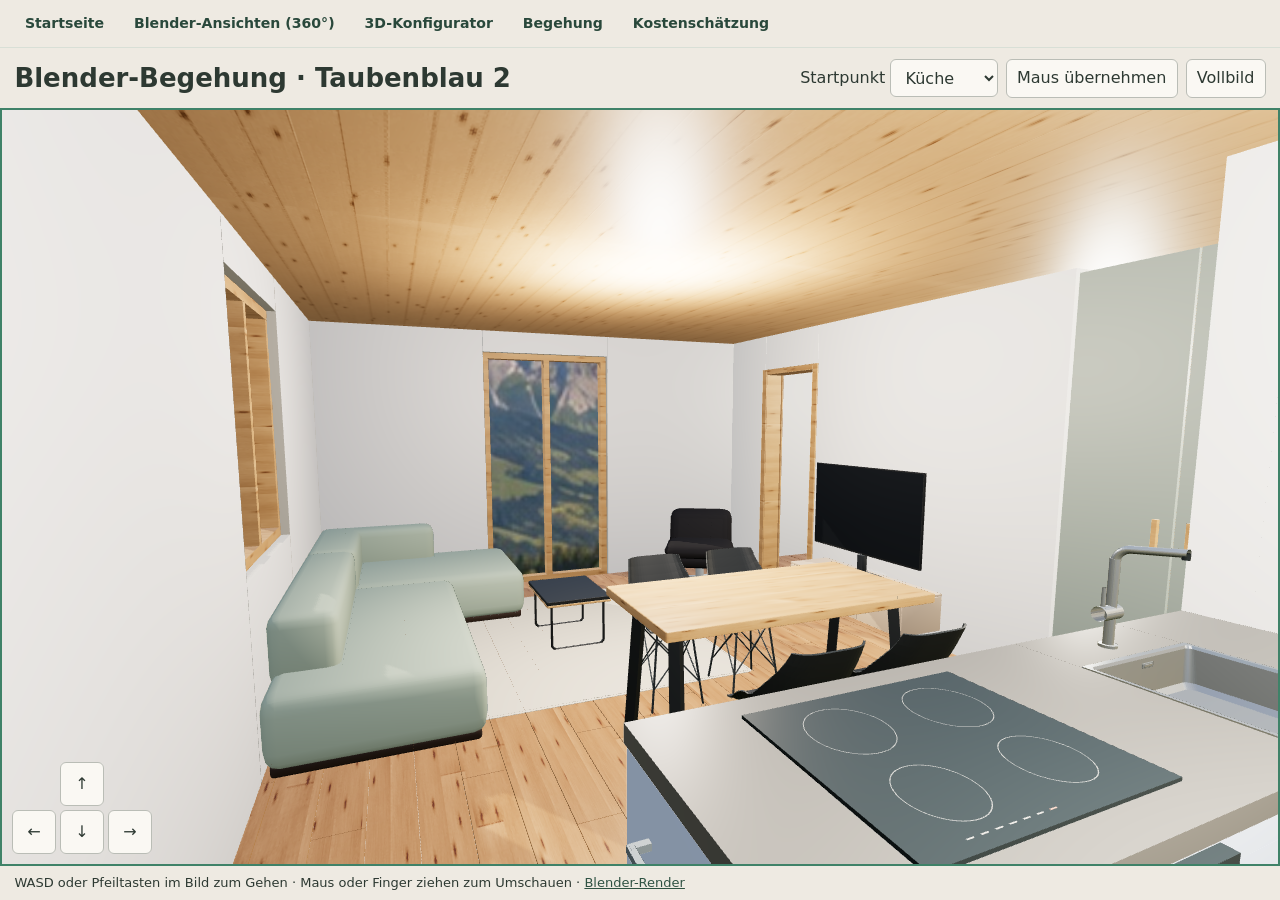
==== Begehung-Taubenblau-2/index.html @ 99daa6d5 "Veröffentliche die Blender-Begehung und verlinke sie aus den 360°-Ansichten" ====
<!doctype html>
<html lang="de-CH">
<meta charset="utf-8">
<meta name="viewport" content="width=device-width,initial-scale=1">
<title>Begehung · Taubenblau, Stein, Nebelblau 2</title>
<link rel="stylesheet" href="../Projekt-Navigation.css">
<style>
:root{font:16px/1.4 system-ui,sans-serif;color:#2d3932;background:#eeeae2}
*{box-sizing:border-box}body{margin:0}header{display:flex;gap:.65rem 1rem;align-items:center;justify-content:space-between;flex-wrap:wrap;padding:.65rem .9rem}h1{margin:0;font-size:clamp(17px,2.6vw,26px)}header div{display:flex;gap:.5rem;align-items:center;flex-wrap:wrap}
a,button,select{font:inherit;color:inherit}button,select{background:#faf8f3;border:1px solid #babdb6;border-radius:6px;padding:.46rem .64rem;cursor:pointer}a{color:#2f5243}main{height:calc(100dvh - 108px);min-height:300px;position:relative;background:#dce5e6}
#experience{display:flex;flex-direction:column;height:100dvh;background:#eeeae2}
#experience>.project-nav{margin:0;padding:.35rem .9rem}
#experience>main{height:auto;flex:1;min-height:0}#experience:fullscreen{width:100%;height:100%}#exit-full{display:none;position:absolute;top:.75rem;right:.75rem}#experience:fullscreen #exit-full{display:block}canvas{width:100%;height:100%;display:block;touch-action:none;cursor:grab}canvas:focus-visible{outline:2px solid #3f8268;outline-offset:-2px}#status{position:absolute;top:.6rem;left:.75rem;background:#faf8f3ed;border-radius:6px;padding:.55rem;pointer-events:none}#status:empty{display:none}.walk-pad{position:absolute;bottom:.75rem;left:.75rem;display:grid;grid-template-columns:repeat(3,44px);gap:4px;touch-action:none;user-select:none}.walk-pad button{height:44px;padding:0}.walk-pad button:first-child{grid-column:2}.walk-pad button:nth-child(2){grid-column:1}.caption{margin:0;padding:.5rem .9rem;font-size:13px}
@media(max-width:600px){main{height:calc(100dvh - 136px)}}
</style>
<div id="experience">
<nav class="project-nav" aria-label="Seitennavigation"><a href="../index.html">Startseite</a> <a href="../Wohnen-und-Bad-360.html?variante=taubenblau-2">Blender-Ansichten (360°)</a> <a href="../Kueche-Wohnen-3D.html">3D-Konfigurator</a> <a href="../Kueche-Wohnen-3D.html?modus=begehen">Begehung</a> <a href="../Kostenschaetzung.html">Kostenschätzung</a></nav>
<header><h1>Blender-Begehung · Taubenblau 2</h1><div>
<label>Startpunkt <select id="room"><option>Küche</option><option>Stube</option><option>Eingang</option><option>Bad</option></select></label>
<button type="button" id="mouse">Maus übernehmen</button><button type="button" id="full">Vollbild</button></div></header>
<main><canvas tabindex="0" aria-label="Begehbares Modell der Wohnung"></canvas><span id="status" role="status">3D-Szene lädt …</span>
<button type="button" id="exit-full">Vollbild verlassen</button>
<div class="walk-pad" role="group" aria-label="Gehrichtung">
<button type="button" data-step="w" aria-label="Vorwärts">↑</button><button type="button" data-step="a" aria-label="Links">←</button>
<button type="button" data-step="s" aria-label="Rückwärts">↓</button><button type="button" data-step="d" aria-label="Rechts">→</button></div>
</main>
<p class="caption">WASD oder Pfeiltasten im Bild zum Gehen · Maus oder Finger ziehen zum Umschauen · <a href="Blender-Kueche-Stube.jpg">Blender-Render</a></p>
</div>
<script type="module" src="begehung.js?v=online-1"></script>
</html>
---- Projekt-Navigation.css ----
.project-nav{display:flex;flex-wrap:wrap;gap:.3rem .55rem;align-items:center;margin:0 0 .75rem;padding:.35rem 0;border-bottom:1px solid #d8dfd6;font:600 .88rem/1.35 system-ui,sans-serif}
.project-nav a{display:inline-flex;align-items:center;min-height:36px;padding:.28rem .6rem;border:1px solid transparent;border-radius:.45rem;color:#29483b;background:transparent;text-decoration:none;white-space:nowrap}
.project-nav a:hover{background:#e8eee6}
.project-nav a[aria-current=page]{background:#38584b;color:#fff}
.project-nav a:focus-visible{outline:2px solid #38584b;outline-offset:2px}
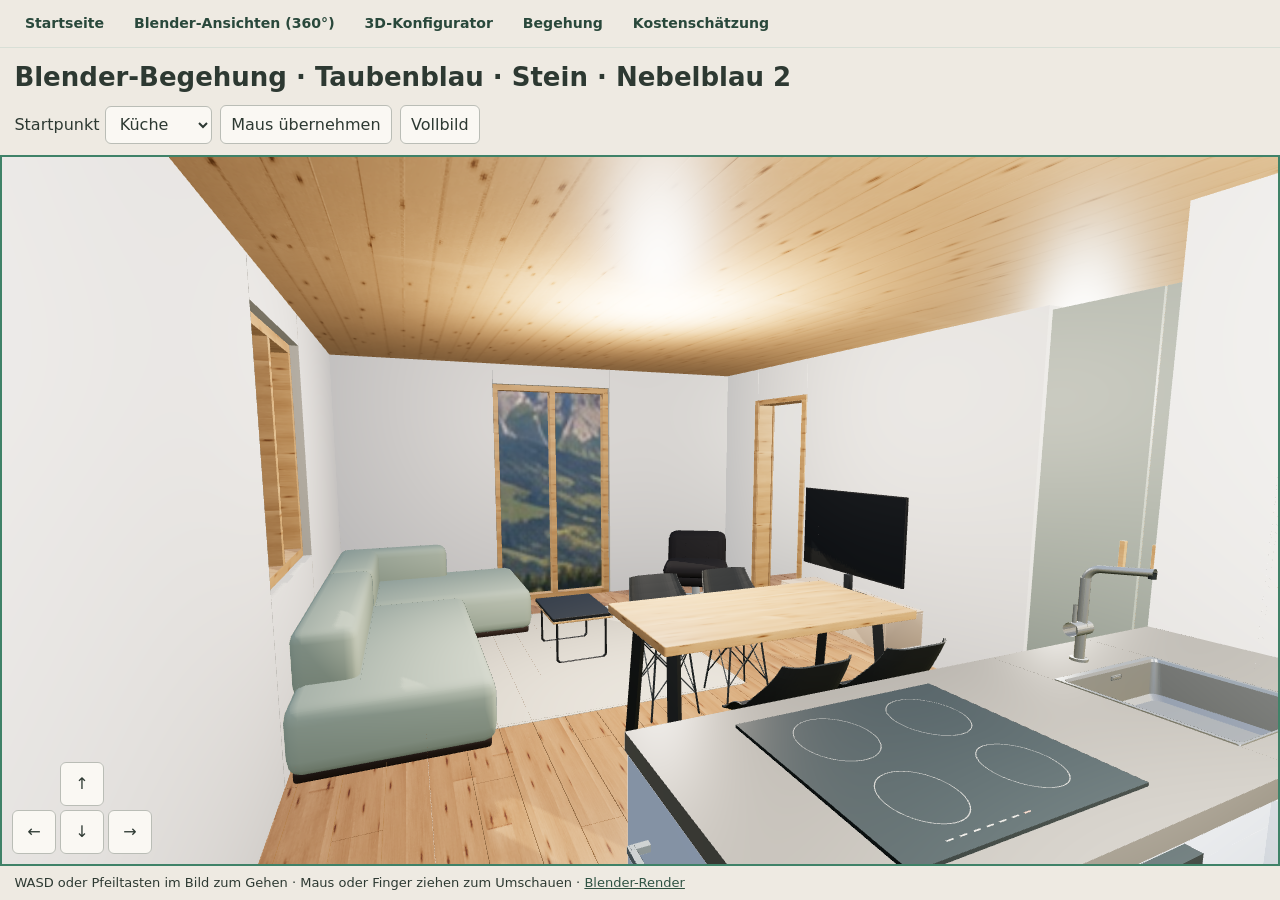
==== commit 30867679: "Öffne die ausgewählte Blender-Variante in der freien Begehung" ====
--- a/Begehung-Taubenblau-2/index.html
+++ b/Begehung-Taubenblau-2/index.html
@@ -2,7 +2,7 @@
 <html lang="de-CH">
 <meta charset="utf-8">
 <meta name="viewport" content="width=device-width,initial-scale=1">
-<title>Begehung · Taubenblau, Stein, Nebelblau 2</title>
+<title>Blender-Begehung · Wohnung</title>
 <link rel="stylesheet" href="../Projekt-Navigation.css">
 <style>
 :root{font:16px/1.4 system-ui,sans-serif;color:#2d3932;background:#eeeae2}
@@ -14,8 +14,8 @@
 @media(max-width:600px){main{height:calc(100dvh - 136px)}}
 </style>
 <div id="experience">
-<nav class="project-nav" aria-label="Seitennavigation"><a href="../index.html">Startseite</a> <a href="../Wohnen-und-Bad-360.html?variante=taubenblau-2">Blender-Ansichten (360°)</a> <a href="../Kueche-Wohnen-3D.html">3D-Konfigurator</a> <a href="../Kueche-Wohnen-3D.html?modus=begehen">Begehung</a> <a href="../Kostenschaetzung.html">Kostenschätzung</a></nav>
-<header><h1>Blender-Begehung · Taubenblau 2</h1><div>
+<nav class="project-nav" aria-label="Seitennavigation"><a href="../index.html">Startseite</a> <a id="pano-return" href="../Wohnen-und-Bad-360.html?variante=taubenblau-2">Blender-Ansichten (360°)</a> <a href="../Kueche-Wohnen-3D.html">3D-Konfigurator</a> <a href="../Kueche-Wohnen-3D.html?modus=begehen">Begehung</a> <a href="../Kostenschaetzung.html">Kostenschätzung</a></nav>
+<header><h1 id="title">Blender-Begehung</h1><div>
 <label>Startpunkt <select id="room"><option>Küche</option><option>Stube</option><option>Eingang</option><option>Bad</option></select></label>
 <button type="button" id="mouse">Maus übernehmen</button><button type="button" id="full">Vollbild</button></div></header>
 <main><canvas tabindex="0" aria-label="Begehbares Modell der Wohnung"></canvas><span id="status" role="status">3D-Szene lädt …</span>
@@ -24,7 +24,7 @@
 <button type="button" data-step="w" aria-label="Vorwärts">↑</button><button type="button" data-step="a" aria-label="Links">←</button>
 <button type="button" data-step="s" aria-label="Rückwärts">↓</button><button type="button" data-step="d" aria-label="Rechts">→</button></div>
 </main>
-<p class="caption">WASD oder Pfeiltasten im Bild zum Gehen · Maus oder Finger ziehen zum Umschauen · <a href="Blender-Kueche-Stube.jpg">Blender-Render</a></p>
+<p class="caption">WASD oder Pfeiltasten im Bild zum Gehen · Maus oder Finger ziehen zum Umschauen · <a id="blender-render" href="Blender-Kueche-Stube.jpg">Blender-Render</a></p>
 </div>
-<script type="module" src="begehung.js?v=online-1"></script>
+<script type="module" src="begehung.js?v=varianten-1"></script>
 </html>
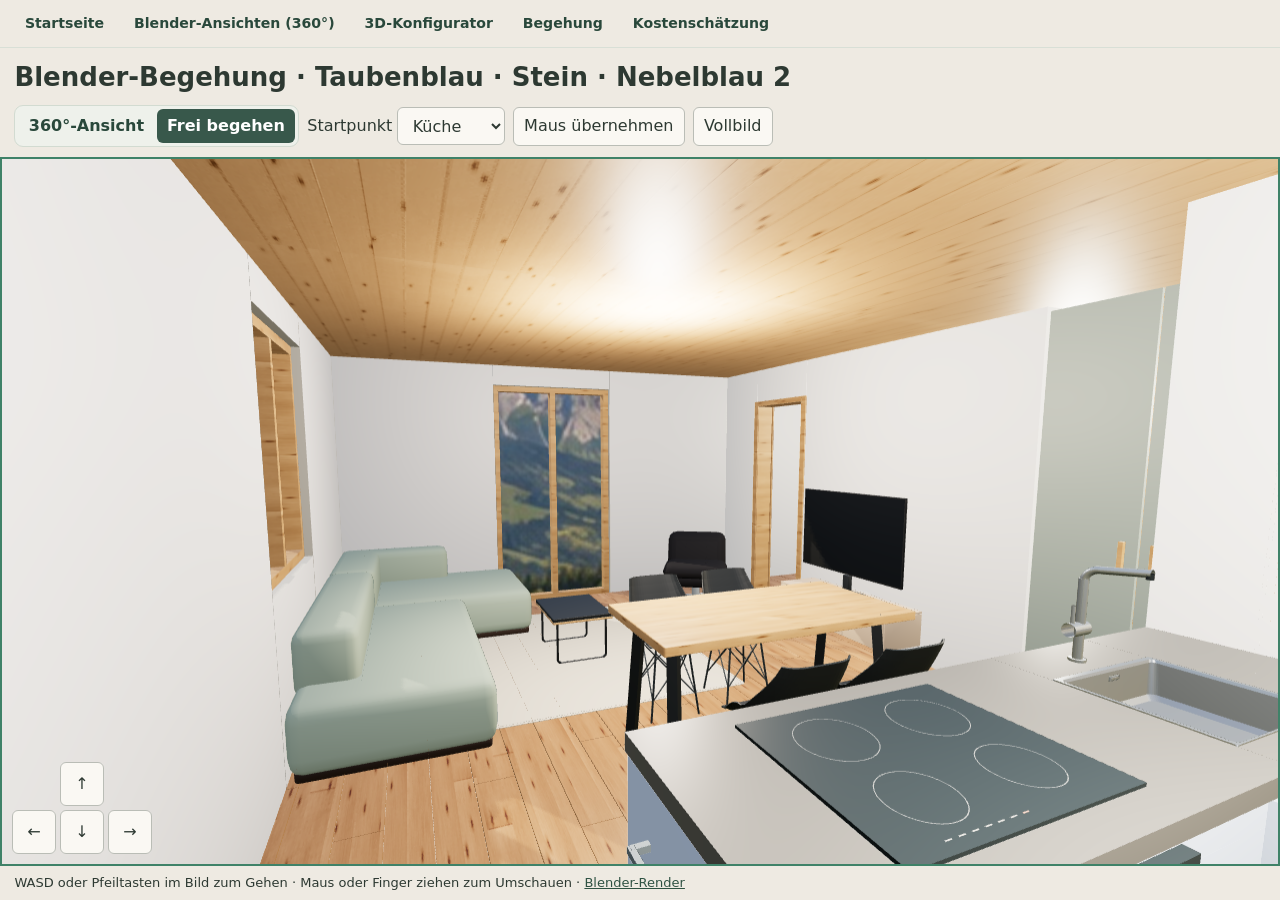
==== commit e1563fcc: "Gestalte den Wechsel zwischen Blender-Panorama und Begehung als Umschalter" ====
--- a/Begehung-Taubenblau-2/index.html
+++ b/Begehung-Taubenblau-2/index.html
@@ -3,7 +3,7 @@
 <meta charset="utf-8">
 <meta name="viewport" content="width=device-width,initial-scale=1">
 <title>Blender-Begehung · Wohnung</title>
-<link rel="stylesheet" href="../Projekt-Navigation.css">
+<link rel="stylesheet" href="../Projekt-Navigation.css?v=ansicht-1">
 <style>
 :root{font:16px/1.4 system-ui,sans-serif;color:#2d3932;background:#eeeae2}
 *{box-sizing:border-box}body{margin:0}header{display:flex;gap:.65rem 1rem;align-items:center;justify-content:space-between;flex-wrap:wrap;padding:.65rem .9rem}h1{margin:0;font-size:clamp(17px,2.6vw,26px)}header div{display:flex;gap:.5rem;align-items:center;flex-wrap:wrap}
@@ -14,8 +14,9 @@
 @media(max-width:600px){main{height:calc(100dvh - 136px)}}
 </style>
 <div id="experience">
-<nav class="project-nav" aria-label="Seitennavigation"><a href="../index.html">Startseite</a> <a id="pano-return" href="../Wohnen-und-Bad-360.html?variante=taubenblau-2">Blender-Ansichten (360°)</a> <a href="../Kueche-Wohnen-3D.html">3D-Konfigurator</a> <a href="../Kueche-Wohnen-3D.html?modus=begehen">Begehung</a> <a href="../Kostenschaetzung.html">Kostenschätzung</a></nav>
+<nav class="project-nav" aria-label="Seitennavigation"><a href="../index.html">Startseite</a> <a href="../Wohnen-und-Bad-360.html">Blender-Ansichten (360°)</a> <a href="../Kueche-Wohnen-3D.html">3D-Konfigurator</a> <a href="../Kueche-Wohnen-3D.html?modus=begehen">Begehung</a> <a href="../Kostenschaetzung.html">Kostenschätzung</a></nav>
 <header><h1 id="title">Blender-Begehung</h1><div>
+<div class="view-mode" role="group" aria-label="Ansichtsmodus"><a id="pano-return" href="../Wohnen-und-Bad-360.html?variante=taubenblau-2">360°-Ansicht</a><span aria-current="page">Frei begehen</span></div>
 <label>Startpunkt <select id="room"><option>Küche</option><option>Stube</option><option>Eingang</option><option>Bad</option></select></label>
 <button type="button" id="mouse">Maus übernehmen</button><button type="button" id="full">Vollbild</button></div></header>
 <main><canvas tabindex="0" aria-label="Begehbares Modell der Wohnung"></canvas><span id="status" role="status">3D-Szene lädt …</span>
--- a/Projekt-Navigation.css
+++ b/Projekt-Navigation.css
@@ -3,3 +3,11 @@
 .project-nav a:hover{background:#e8eee6}
 .project-nav a[aria-current=page]{background:#38584b;color:#fff}
 .project-nav a:focus-visible{outline:2px solid #38584b;outline-offset:2px}
+
+.view-mode{display:inline-flex;flex-wrap:nowrap;align-items:center;gap:2px;padding:3px;border:1px solid #d2dbd1;border-radius:9px;background:#eef1eb;font-weight:650}
+.view-mode>a,.view-mode>span{display:inline-flex;align-items:center;padding:.35em .65em;min-height:32px;border-radius:6px;color:#29483b;white-space:nowrap;text-decoration:none}
+.view-mode>a:hover{background:#dce6da}
+.view-mode>a:focus-visible{outline:2px solid #38584b;outline-offset:1px}
+.view-mode>[aria-current=page]{color:#fff;background:#38584b}
+.view-mode>[aria-disabled=true]{color:#626d66}
+.view-mode>[hidden]{display:none}
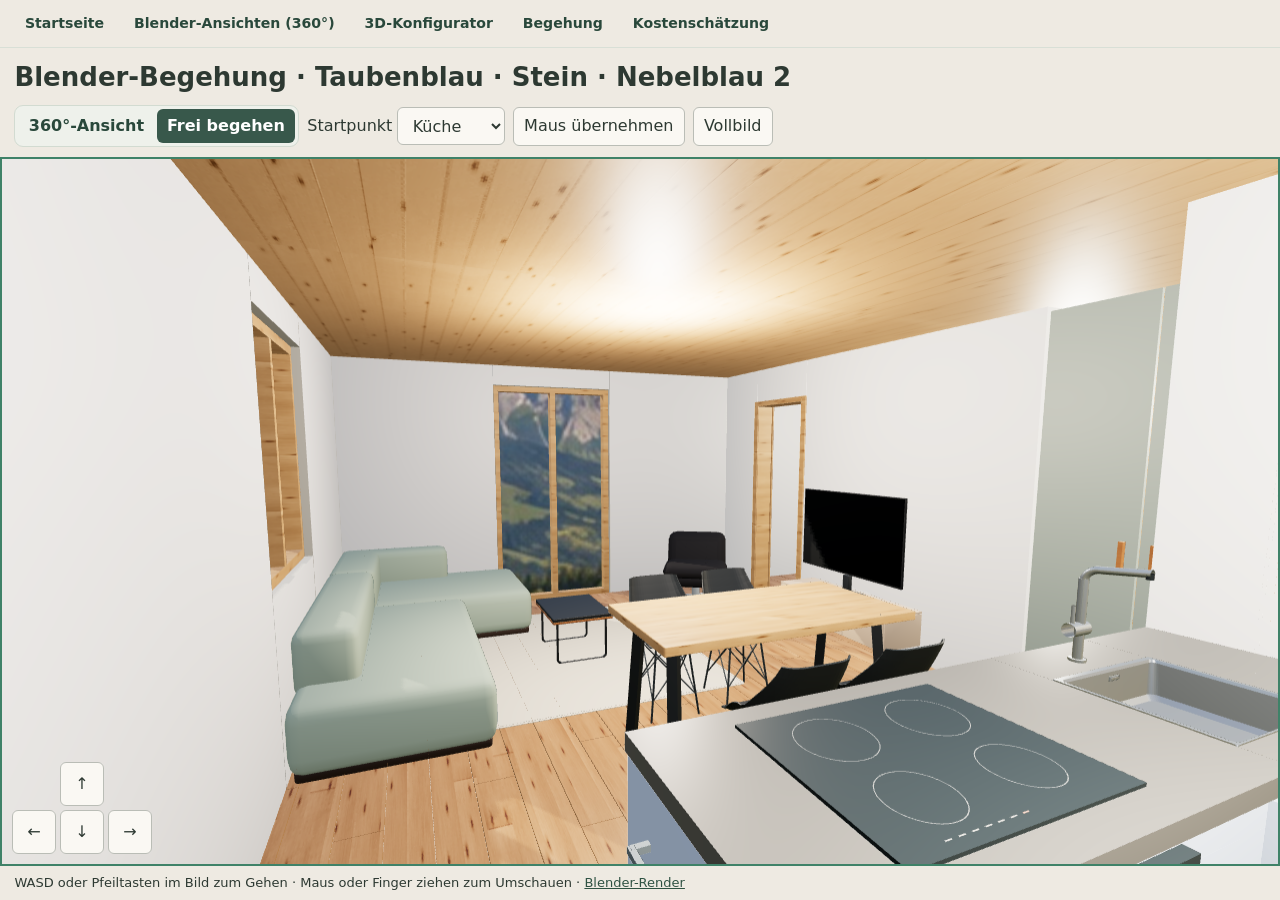
==== commit 9ec4f6fe: "Begehung für Puderblau und Taubenblau 2 umschaltbar machen" ====
--- a/Begehung-Taubenblau-2/index.html
+++ b/Begehung-Taubenblau-2/index.html
@@ -27,5 +27,5 @@
 </main>
 <p class="caption">WASD oder Pfeiltasten im Bild zum Gehen · Maus oder Finger ziehen zum Umschauen · <a id="blender-render" href="Blender-Kueche-Stube.jpg">Blender-Render</a></p>
 </div>
-<script type="module" src="begehung.js?v=varianten-1"></script>
+<script type="module" src="begehung.js?v=puderblau-1"></script>
 </html>
